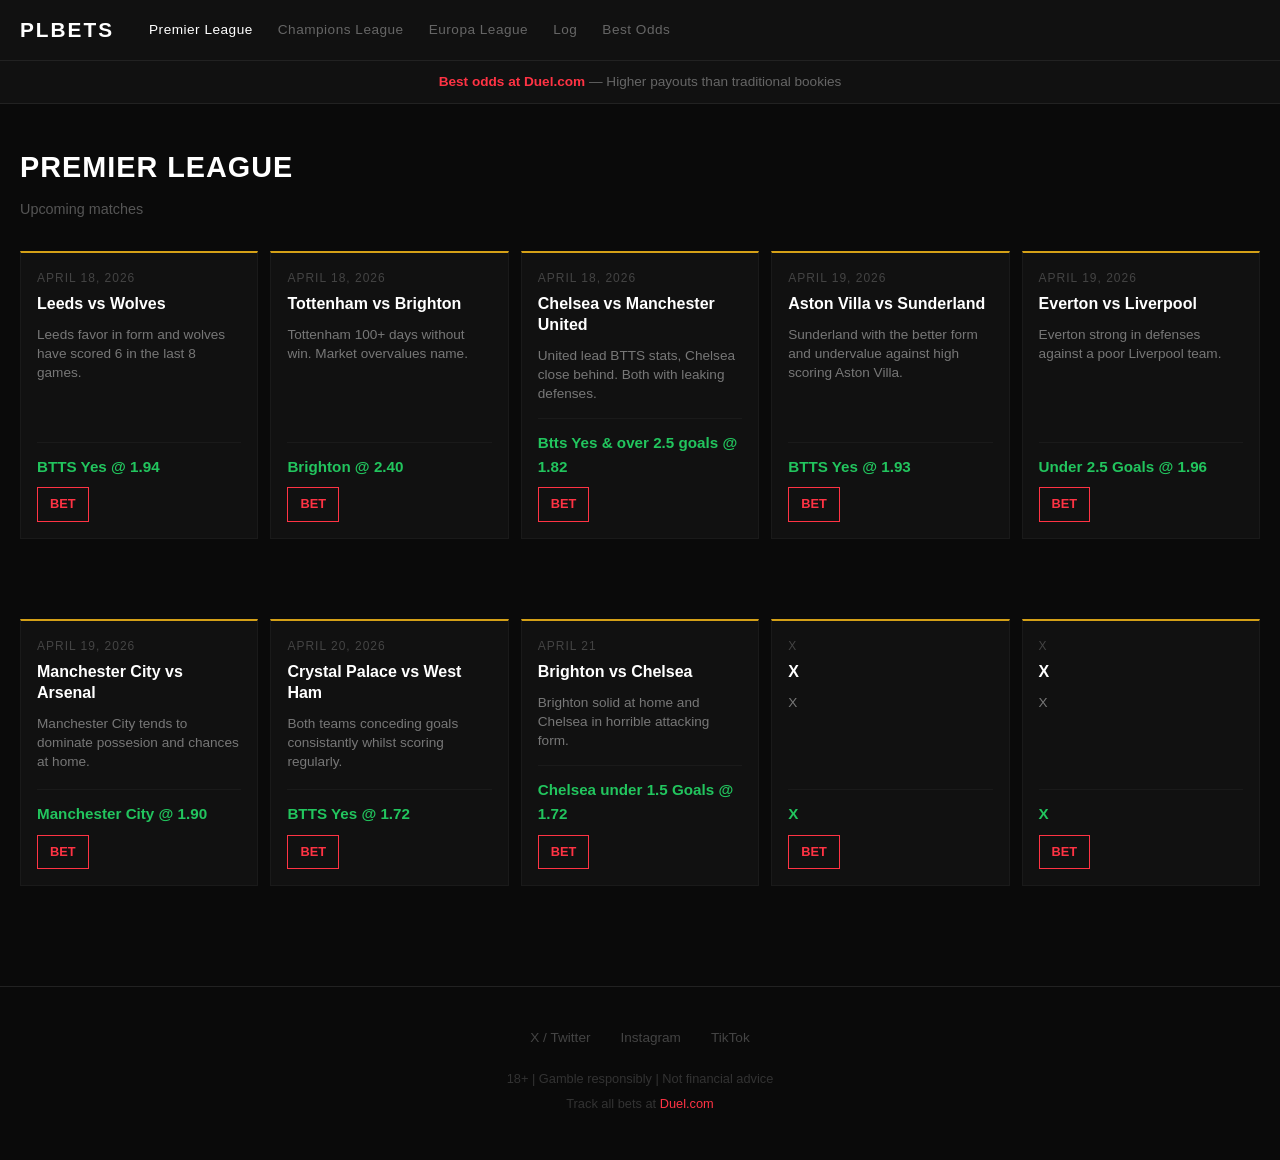
==== index.html @ fbf4928c "Update index.html" ====
<!DOCTYPE html>
<html lang="en">
<head>
    <meta charset="UTF-8">
    <meta name="viewport" content="width=device-width, initial-scale=1.0">
    <title>PLBETS | Premier League</title>
    <link rel="stylesheet" href="style.css">
</head>
<body>
    <nav>
        <div class="nav-container">
            <div class="logo"><a href="index.html">PLBETS</a></div>
            <div class="nav-links">
                <a href="index.html" class="active">Premier League</a>
                <a href="cl.html">Champions League</a>
                <a href="el.html">Europa League</a>
                <a href="log.html">Log</a>
                <a href="duel.html">Best Odds</a>
            </div>
        </div>
    </nav>
    
    <div class="duel-bar">
        <a href="https://duel.com/r/HarryBarri" target="_blank">Best odds at Duel.com</a> — Higher payouts than traditional bookies
    </div>
    
    <div class="container">
        <h1>PREMIER LEAGUE</h1>
        <p class="subtitle">Upcoming matches</p>
        
        <div class="bets-grid">
            <div class="bet-card pending">
                <div class="date">April 18, 2026</div>
                <div class="match">Leeds vs Wolves</div>
                <div class="analysis">Leeds favor in form and wolves have scored 6 in the last 8 games.</div>
                <div class="odds-line">
                    <span class="odds">BTTS Yes @ 1.94</span>
                    <a href="https://duel.com/r/HarryBarri" class="duel-link" target="_blank">BET</a>
                </div>
            </div>

            <div class="bet-card pending">
                <div class="date">April 18, 2026</div>
                <div class="match">Tottenham vs Brighton</div>
                <div class="analysis">Tottenham 100+ days without win. Market overvalues name.</div>
                <div class="odds-line">
                    <span class="odds">Brighton @ 2.40</span>
                    <a href="https://duel.com/r/HarryBarri" class="duel-link" target="_blank">BET</a>
                </div>
            </div>

            <div class="bet-card pending">
                <div class="date">April 18, 2026</div>
                <div class="match">Chelsea vs Manchester United</div>
                <div class="analysis">United lead BTTS stats, Chelsea close behind. Both with leaking defenses.</div>
                <div class="odds-line">
                    <span class="odds">Btts Yes & over 2.5 goals @ 1.82</span>
                    <a href="https://duel.com/r/HarryBarri" class="duel-link" target="_blank">BET</a>
                </div>
            </div>

            <div class="bet-card pending">
                <div class="date">April 19, 2026</div>
                <div class="match">Aston Villa vs Sunderland</div>
                <div class="analysis">Sunderland with the better form and undervalue against high scoring Aston Villa.</div>
                <div class="odds-line">
                    <span class="odds">BTTS Yes @ 1.93</span>
                    <a href="https://duel.com/r/HarryBarri" class="duel-link" target="_blank">BET</a>
                </div>
            </div>

            <div class="bet-card pending">
                <div class="date">April 19, 2026</div>
                <div class="match">Everton vs Liverpool</div>
                <div class="analysis">Everton strong in defenses against a poor Liverpool team.</div>
                <div class="odds-line">
                    <span class="odds">Under 2.5 Goals @ 1.96</span>
                    <a href="https://duel.com/r/HarryBarri" class="duel-link" target="_blank">BET</a>
                </div>
            </div>
        </div>
    </div>








    <div class="container">
        <div class="bets-grid">
            <div class="bet-card pending">
                <div class="date">April 19, 2026</div>
                <div class="match">Manchester City vs Arsenal</div>
                <div class="analysis">Manchester City tends to dominate possesion and chances at home.</div>
                <div class="odds-line">
                    <span class="odds">Manchester City @ 1.90</span>
                    <a href="https://duel.com/r/HarryBarri" class="duel-link" target="_blank">BET</a>
                </div>
            </div>

            <div class="bet-card pending">
                <div class="date">April 20, 2026</div>
                <div class="match">Crystal Palace vs West Ham</div>
                <div class="analysis">Both teams conceding goals consistantly whilst scoring regularly.</div>
                <div class="odds-line">
                    <span class="odds">BTTS Yes @ 1.72</span>
                    <a href="https://duel.com/r/HarryBarri" class="duel-link" target="_blank">BET</a>
                </div>
            </div>

            <div class="bet-card pending">
                <div class="date">April 21</div>
                <div class="match">Brighton vs Chelsea</div>
                <div class="analysis">Brighton solid at home and Chelsea in horrible attacking form.</div>
                <div class="odds-line">
                    <span class="odds">Chelsea under 1.5 Goals @ 1.72</span>
                    <a href="https://duel.com/r/HarryBarri" class="duel-link" target="_blank">BET</a>
                </div>
            </div>

            <div class="bet-card pending">
                <div class="date">X</div>
                <div class="match">X</div>
                <div class="analysis">X</div>
                <div class="odds-line">
                    <span class="odds">X</span>
                    <a href="https://duel.com/r/HarryBarri" class="duel-link" target="_blank">BET</a>
                </div>
            </div>

            <div class="bet-card pending">
                <div class="date">X</div>
                <div class="match">X</div>
                <div class="analysis">X</div>
                <div class="odds-line">
                    <span class="odds">X</span>
                    <a href="https://duel.com/r/HarryBarri" class="duel-link" target="_blank">BET</a>
                </div>
            </div>
        </div>
    </div>
    









<script>(function(s){s.dataset.zone='10890988',s.src='https://nap5k.com/tag.min.js'})([document.documentElement, document.body].filter(Boolean).pop().appendChild(document.createElement('script')))</script>

    <footer>
        <div class="footer-social">
            <a href="#">X / Twitter</a>
            <a href="#">Instagram</a>
            <a href="#">TikTok</a>
        </div>
        <p>18+ | Gamble responsibly | Not financial advice</p>
        <p>Track all bets at <a href="https://duel.com/r/HarryBarri" target="_blank">Duel.com</a></p>
    </footer>
</body>
</html>
---- style.css ----
* {
    margin: 0;
    padding: 0;
    box-sizing: border-box;
}

body {
    font-family: -apple-system, BlinkMacSystemFont, 'Segoe UI', Roboto, sans-serif;
    background: #0a0a0a;
    color: #c0c0c0;
    line-height: 1.6;
}

nav {
    background: #111;
    border-bottom: 1px solid #222;
    padding: 0 20px;
}

.nav-container {
    max-width: 1400px;
    margin: 0 auto;
    display: flex;
    justify-content: flex-start;
    align-items: center;
    height: 60px;
    gap: 15px; /* mindre avstånd mellan logo och knappar */
}

.logo a {
    color: #fff;
    text-decoration: none;
    font-size: 1.3em;
    font-weight: 700;
    letter-spacing: 2px;
}

.nav-links {
    display: flex;
    gap: 25px;
     padding-left: 20px;
}

.nav-links a {
    color: #666;
    text-decoration: none;
    font-size: 0.85em;
    font-weight: 500;
    letter-spacing: 0.5px;
    transition: color 0.2s;
    white-space: nowrap;
}

.nav-links a:hover,
.nav-links a.active {
    color: #fff;
}

.duel-bar {
    background: #111;
    border-bottom: 1px solid #222;
    padding: 10px 20px;
    text-align: center;
    font-size: 0.85em;
    color: #666;
}

.duel-bar a {
    color: #ff3344;
    text-decoration: none;
    font-weight: 600;
}

.container {
    max-width: 1400px;
    margin: 0 auto;
    padding: 40px 20px;
}

h1 {
    color: #fff;
    font-size: 1.8em;
    font-weight: 700;
    margin-bottom: 8px;
    letter-spacing: 1px;
}

.subtitle {
    color: #555;
    font-size: 0.9em;
    margin-bottom: 30px;
}

/* 5 columns */
.bets-grid {
    display: grid;
    grid-template-columns: repeat(5, 1fr);
    gap: 12px;
}

.bet-card {
    background: #111;
    border: 1px solid #1a1a1a;
    padding: 16px;
    display: flex;
    flex-direction: column;
}

.bet-card:hover {
    border-color: #333;
}

.bet-card.pending {
    border-top: 2px solid #d4a017;
}

.bet-card.win {
    border-top: 2px solid #22c55e;
}

.bet-card.loss {
    border-top: 2px solid #ef4444;
}

.date {
    font-size: 0.75em;
    color: #444;
    text-transform: uppercase;
    letter-spacing: 1px;
    margin-bottom: 6px;
}

.match {
    color: #fff;
    font-size: 1em;
    font-weight: 600;
    margin-bottom: 10px;
    line-height: 1.3;
}

.analysis {
    font-size: 0.85em;
    color: #777;
    line-height: 1.4;
    margin-bottom: 15px;
    flex-grow: 1;
}

.odds-line {
    border-top: 1px solid #1a1a1a;
    padding-top: 12px;
    margin-top: auto;
}

.odds {
    display: block;
    color: #22c55e;
    font-weight: 600;
    font-size: 0.95em;
    margin-bottom: 8px;
}

.duel-link {
    display: inline-block;
    background: transparent;
    border: 1px solid #ff3344;
    color: #ff3344;
    padding: 6px 12px;
    font-size: 0.8em;
    text-decoration: none;
    font-weight: 600;
    transition: all 0.2s;
}

.duel-link:hover {
    background: #ff3344;
    color: #fff;
}

.result {
    font-weight: 700;
    font-size: 0.9em;
}

.result.win { color: #22c55e; }
.result.loss { color: #ef4444; }

/* Stats */
.stats {
    display: grid;
    grid-template-columns: repeat(4, 1fr);
    gap: 12px;
    margin: 20px 0 30px;
    max-width: 600px;
}

.stat-box {
    background: #111;
    border: 1px solid #1a1a1a;
    padding: 16px;
}

.stat-number {
    color: #fff;
    font-size: 1.6em;
    font-weight: 700;
}

.stat-label {
    color: #444;
    font-size: 0.75em;
    text-transform: uppercase;
    letter-spacing: 1px;
}

/* Footer */
footer {
    border-top: 1px solid #222;
    margin-top: 60px;
    padding: 40px 20px;
    text-align: center;
}

.footer-social {
    margin-bottom: 20px;
    display: flex;
    justify-content: center;
    gap: 30px;
}

.footer-social a {
    color: #444;
    text-decoration: none;
    font-size: 0.85em;
    transition: color 0.2s;
}

.footer-social a:hover {
    color: #fff;
}

footer p {
    color: #333;
    font-size: 0.8em;
    margin: 5px 0;
}

footer a {
    color: #ff3344;
    text-decoration: none;
}

/* Responsive */
@media (max-width: 1200px) {
    .bets-grid {
        grid-template-columns: repeat(3, 1fr);
    }
}

@media (max-width: 768px) {
    .nav-links {
        gap: 15px;
    }
    .nav-links a {
        font-size: 0.75em;
    }
    .bets-grid {
        grid-template-columns: 1fr;
    }
    .stats {
        grid-template-columns: repeat(2, 1fr);
    }
    h1 {
        font-size: 1.4em;
    }
}
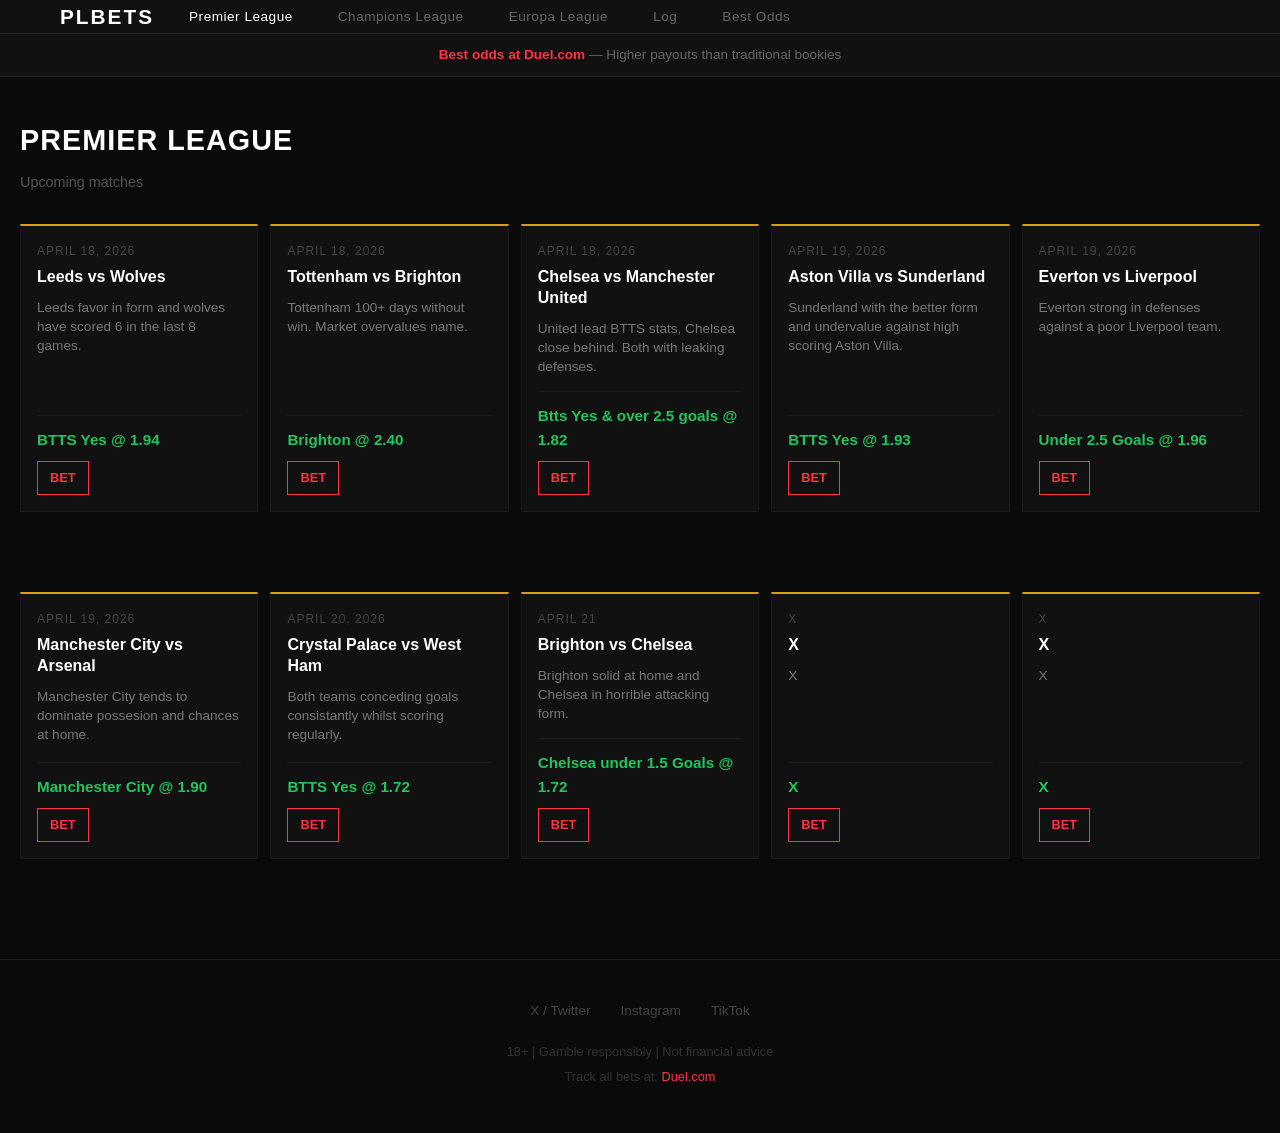
==== commit ac70cde4: "Update index.html" ====
--- a/index.html
+++ b/index.html
@@ -160,7 +160,7 @@
             <a href="#">TikTok</a>
         </div>
         <p>18+ | Gamble responsibly | Not financial advice</p>
-        <p>Track all bets at <a href="https://duel.com/r/HarryBarri" target="_blank">Duel.com</a></p>
+        <p>Track all bets at: <a href="https://duel.com/r/HarryBarri" target="_blank">Duel.com</a></p>
     </footer>
 </body>
 </html>
--- a/style.css
+++ b/style.css
@@ -18,13 +18,11 @@
 }
 
 .nav-container {
-    max-width: 1400px;
-    margin: 0 auto;
-    display: flex;
-    justify-content: flex-start;
+    display: flex;
+    justify-content: flex-start; /* Viktigt: inte space-between */
     align-items: center;
-    height: 60px;
-    gap: 15px; /* mindre avstånd mellan logo och knappar */
+    gap: 15px; /* Justera detta: 10px, 15px, 5px... */
+    padding-left: 20px;
 }
 
 .logo a {
@@ -33,14 +31,16 @@
     font-size: 1.3em;
     font-weight: 700;
     letter-spacing: 2px;
+    margin: 10px;
+    padding: 10px;
 }
 
 .nav-links {
     display: flex;
     gap: 25px;
-     padding-left: 20px;
-}
-
+    margin-left: 0;
+    padding-left: 0;
+}
 .nav-links a {
     color: #666;
     text-decoration: none;
@@ -49,6 +49,7 @@
     letter-spacing: 0.5px;
     transition: color 0.2s;
     white-space: nowrap;
+    margin-right: 20px;
 }
 
 .nav-links a:hover,
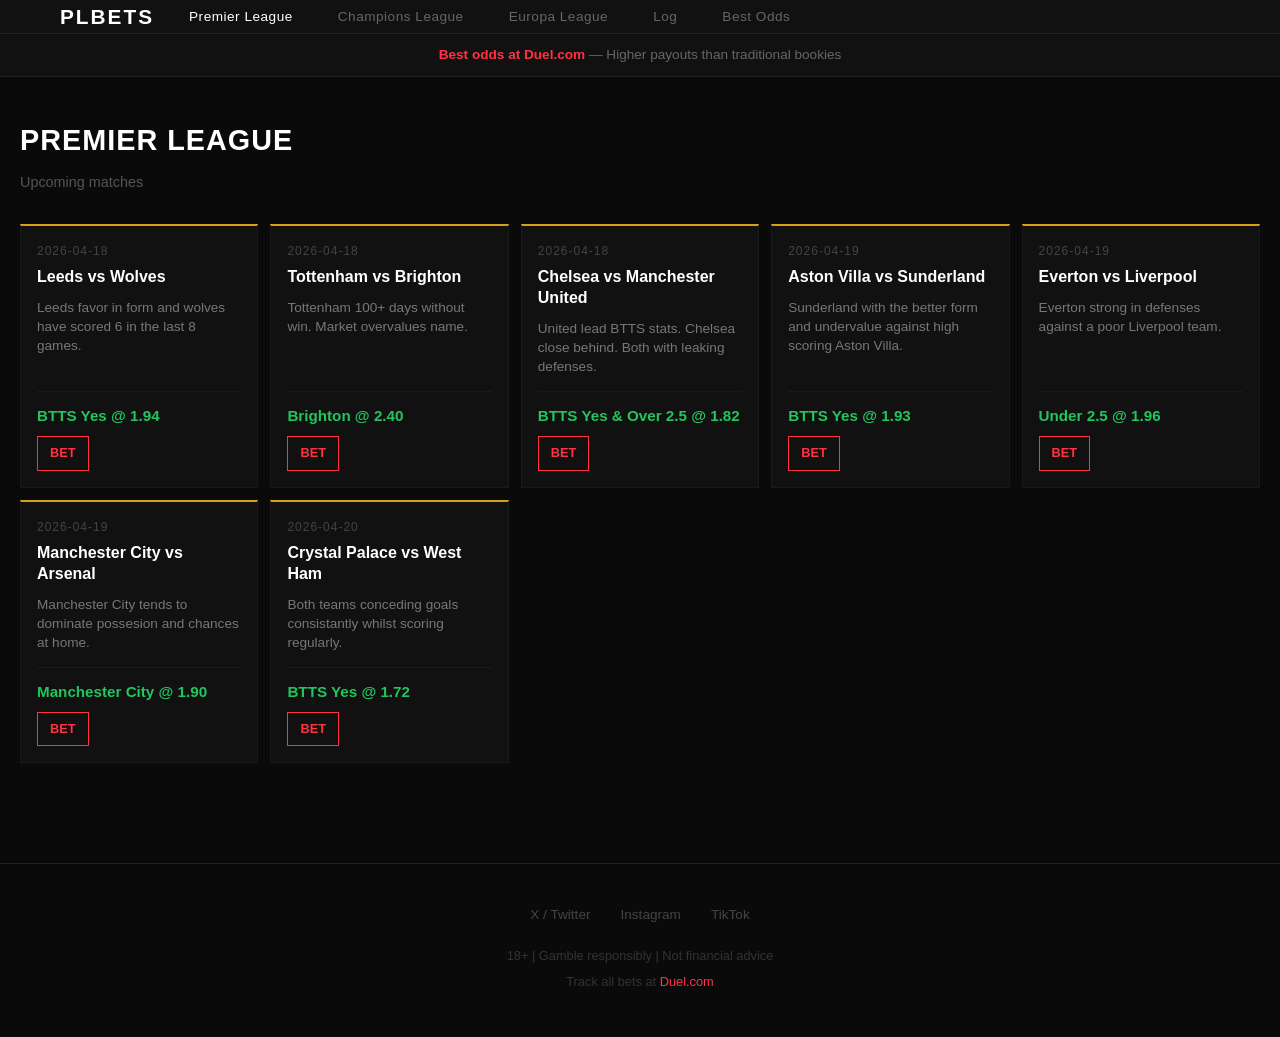
==== commit 0152213f: "Added instant bet update from csv files." ====
--- a/index.html
+++ b/index.html
@@ -28,131 +28,9 @@
         <h1>PREMIER LEAGUE</h1>
         <p class="subtitle">Upcoming matches</p>
         
-        <div class="bets-grid">
-            <div class="bet-card pending">
-                <div class="date">April 18, 2026</div>
-                <div class="match">Leeds vs Wolves</div>
-                <div class="analysis">Leeds favor in form and wolves have scored 6 in the last 8 games.</div>
-                <div class="odds-line">
-                    <span class="odds">BTTS Yes @ 1.94</span>
-                    <a href="https://duel.com/r/HarryBarri" class="duel-link" target="_blank">BET</a>
-                </div>
-            </div>
-
-            <div class="bet-card pending">
-                <div class="date">April 18, 2026</div>
-                <div class="match">Tottenham vs Brighton</div>
-                <div class="analysis">Tottenham 100+ days without win. Market overvalues name.</div>
-                <div class="odds-line">
-                    <span class="odds">Brighton @ 2.40</span>
-                    <a href="https://duel.com/r/HarryBarri" class="duel-link" target="_blank">BET</a>
-                </div>
-            </div>
-
-            <div class="bet-card pending">
-                <div class="date">April 18, 2026</div>
-                <div class="match">Chelsea vs Manchester United</div>
-                <div class="analysis">United lead BTTS stats, Chelsea close behind. Both with leaking defenses.</div>
-                <div class="odds-line">
-                    <span class="odds">Btts Yes & over 2.5 goals @ 1.82</span>
-                    <a href="https://duel.com/r/HarryBarri" class="duel-link" target="_blank">BET</a>
-                </div>
-            </div>
-
-            <div class="bet-card pending">
-                <div class="date">April 19, 2026</div>
-                <div class="match">Aston Villa vs Sunderland</div>
-                <div class="analysis">Sunderland with the better form and undervalue against high scoring Aston Villa.</div>
-                <div class="odds-line">
-                    <span class="odds">BTTS Yes @ 1.93</span>
-                    <a href="https://duel.com/r/HarryBarri" class="duel-link" target="_blank">BET</a>
-                </div>
-            </div>
-
-            <div class="bet-card pending">
-                <div class="date">April 19, 2026</div>
-                <div class="match">Everton vs Liverpool</div>
-                <div class="analysis">Everton strong in defenses against a poor Liverpool team.</div>
-                <div class="odds-line">
-                    <span class="odds">Under 2.5 Goals @ 1.96</span>
-                    <a href="https://duel.com/r/HarryBarri" class="duel-link" target="_blank">BET</a>
-                </div>
-            </div>
-        </div>
-    </div>
-
-
-
-
-
-
-
-
-    <div class="container">
-        <div class="bets-grid">
-            <div class="bet-card pending">
-                <div class="date">April 19, 2026</div>
-                <div class="match">Manchester City vs Arsenal</div>
-                <div class="analysis">Manchester City tends to dominate possesion and chances at home.</div>
-                <div class="odds-line">
-                    <span class="odds">Manchester City @ 1.90</span>
-                    <a href="https://duel.com/r/HarryBarri" class="duel-link" target="_blank">BET</a>
-                </div>
-            </div>
-
-            <div class="bet-card pending">
-                <div class="date">April 20, 2026</div>
-                <div class="match">Crystal Palace vs West Ham</div>
-                <div class="analysis">Both teams conceding goals consistantly whilst scoring regularly.</div>
-                <div class="odds-line">
-                    <span class="odds">BTTS Yes @ 1.72</span>
-                    <a href="https://duel.com/r/HarryBarri" class="duel-link" target="_blank">BET</a>
-                </div>
-            </div>
-
-            <div class="bet-card pending">
-                <div class="date">April 21</div>
-                <div class="match">Brighton vs Chelsea</div>
-                <div class="analysis">Brighton solid at home and Chelsea in horrible attacking form.</div>
-                <div class="odds-line">
-                    <span class="odds">Chelsea under 1.5 Goals @ 1.72</span>
-                    <a href="https://duel.com/r/HarryBarri" class="duel-link" target="_blank">BET</a>
-                </div>
-            </div>
-
-            <div class="bet-card pending">
-                <div class="date">X</div>
-                <div class="match">X</div>
-                <div class="analysis">X</div>
-                <div class="odds-line">
-                    <span class="odds">X</span>
-                    <a href="https://duel.com/r/HarryBarri" class="duel-link" target="_blank">BET</a>
-                </div>
-            </div>
-
-            <div class="bet-card pending">
-                <div class="date">X</div>
-                <div class="match">X</div>
-                <div class="analysis">X</div>
-                <div class="odds-line">
-                    <span class="odds">X</span>
-                    <a href="https://duel.com/r/HarryBarri" class="duel-link" target="_blank">BET</a>
-                </div>
-            </div>
-        </div>
+        <div class="bets-grid" id="pl-grid"></div>
     </div>
     
-
-
-
-
-
-
-
-
-
-<script>(function(s){s.dataset.zone='10890988',s.src='https://nap5k.com/tag.min.js'})([document.documentElement, document.body].filter(Boolean).pop().appendChild(document.createElement('script')))</script>
-
     <footer>
         <div class="footer-social">
             <a href="#">X / Twitter</a>
@@ -160,7 +38,9 @@
             <a href="#">TikTok</a>
         </div>
         <p>18+ | Gamble responsibly | Not financial advice</p>
-        <p>Track all bets at: <a href="https://duel.com/r/HarryBarri" target="_blank">Duel.com</a></p>
+        <p>Track all bets at <a href="https://duel.com/r/HarryBarri" target="_blank">Duel.com</a></p>
     </footer>
+    
+    <script src="script.js" defer></script>
 </body>
-</html>
+</html>
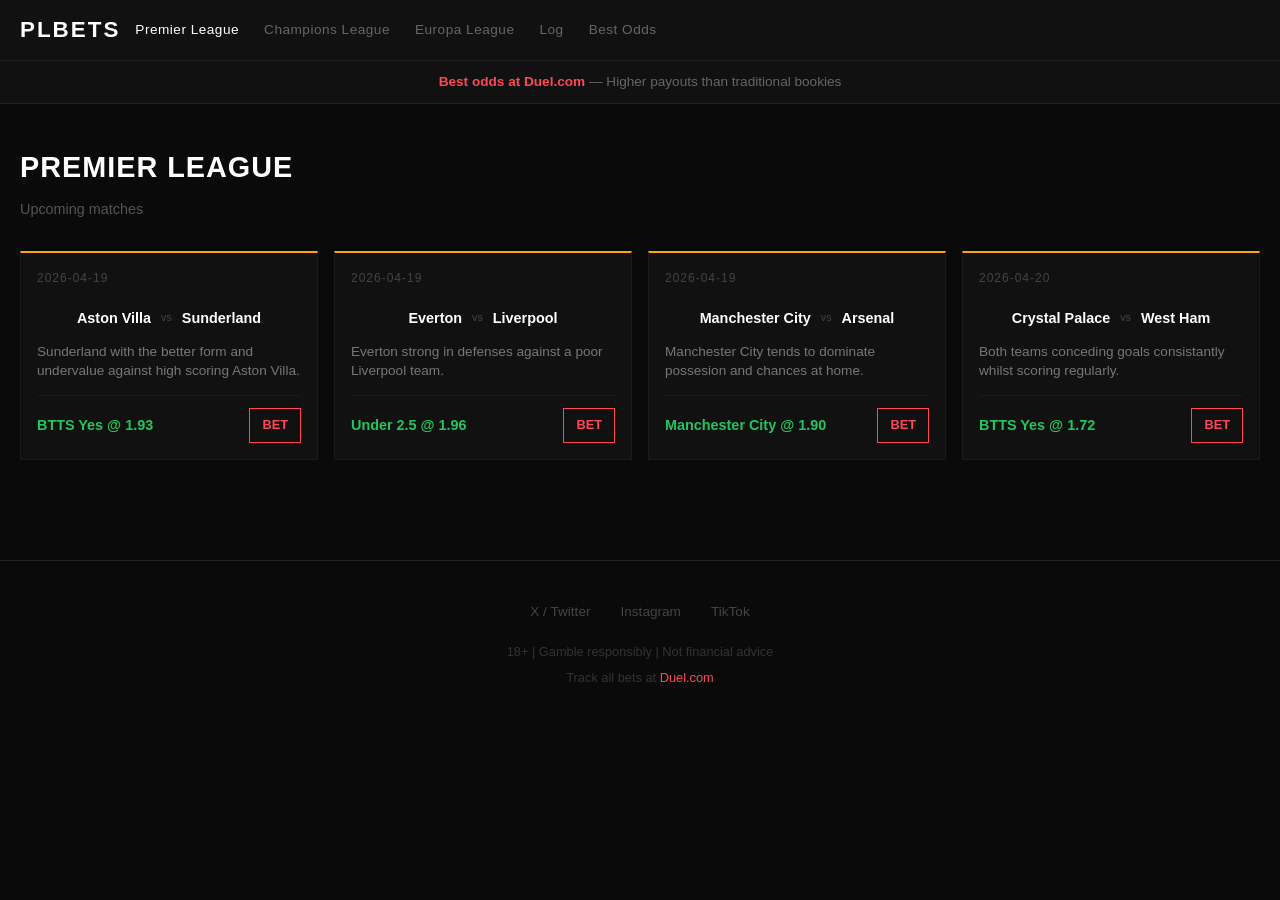
==== commit e190e20f: "Website Changes, Logos." ====
--- a/index.html
+++ b/index.html
@@ -6,7 +6,14 @@
     <title>PLBETS | Premier League</title>
     <link rel="stylesheet" href="style.css">
 </head>
+
+
 <body>
+
+
+    <script data-goatcounter="https://harry.goatcounter.com/count"
+        async src="//gc.zgo.at/count.js"></script>
+
     <nav>
         <div class="nav-container">
             <div class="logo"><a href="index.html">PLBETS</a></div>
--- a/style.css
+++ b/style.css
@@ -18,29 +18,28 @@
 }
 
 .nav-container {
-    display: flex;
-    justify-content: flex-start; /* Viktigt: inte space-between */
+    max-width: 1400px;
+    margin: 0 auto;
+    display: flex;
+    justify-content: flex-start;
     align-items: center;
-    gap: 15px; /* Justera detta: 10px, 15px, 5px... */
-    padding-left: 20px;
+    height: 60px;
+    gap: 15px;
 }
 
 .logo a {
     color: #fff;
     text-decoration: none;
-    font-size: 1.3em;
+    font-size: 1.4em;
     font-weight: 700;
     letter-spacing: 2px;
-    margin: 10px;
-    padding: 10px;
 }
 
 .nav-links {
     display: flex;
     gap: 25px;
-    margin-left: 0;
-    padding-left: 0;
-}
+}
+
 .nav-links a {
     color: #666;
     text-decoration: none;
@@ -49,7 +48,6 @@
     letter-spacing: 0.5px;
     transition: color 0.2s;
     white-space: nowrap;
-    margin-right: 20px;
 }
 
 .nav-links a:hover,
@@ -67,7 +65,7 @@
 }
 
 .duel-bar a {
-    color: #ff3344;
+    color: #ff4757;
     text-decoration: none;
     font-weight: 600;
 }
@@ -92,11 +90,11 @@
     margin-bottom: 30px;
 }
 
-/* 5 columns */
+/* 4 KOLUMNER */
 .bets-grid {
     display: grid;
-    grid-template-columns: repeat(5, 1fr);
-    gap: 12px;
+    grid-template-columns: repeat(4, 1fr);
+    gap: 16px;
 }
 
 .bet-card {
@@ -112,7 +110,7 @@
 }
 
 .bet-card.pending {
-    border-top: 2px solid #d4a017;
+    border-top: 2px solid #ffa502;
 }
 
 .bet-card.win {
@@ -131,12 +129,46 @@
     margin-bottom: 6px;
 }
 
+/* MATCH / LOGGOR */
 .match {
-    color: #fff;
-    font-size: 1em;
+    display: flex;
+    justify-content: center;   /* Centrerar hela raden */
+    align-items: center;
+    gap: 10px;
+    font-size: 0.9em;
     font-weight: 600;
-    margin-bottom: 10px;
-    line-height: 1.3;
+    color: #fff;
+    margin: 10px 0;
+    min-height: 28px;
+}
+
+.team-side {
+    display: flex;
+    align-items: center;
+    gap: 6px;
+    min-width: 0;
+    white-space: nowrap;
+    overflow: hidden;
+    text-overflow: ellipsis;
+    flex-shrink: 1;            /* Tillåter att långa namn krymper */
+    max-width: 45%;            /* Hindrar jättelånga namn från att ta över */
+}
+
+/* Ta BORT dessa helt: */
+/* .team-side:first-child { justify-content: flex-end; } */
+/* .team-side:last-child { justify-content: flex-start; } */
+
+.vs {
+    color: #444;
+    font-size: 0.75em;
+    font-weight: 500;
+    flex-shrink: 0;
+}
+.team-logo {
+    width: 20px;
+    height: 20px;
+    object-fit: contain;
+    flex-shrink: 0;
 }
 
 .analysis {
@@ -151,42 +183,45 @@
     border-top: 1px solid #1a1a1a;
     padding-top: 12px;
     margin-top: auto;
+    display: flex;
+    justify-content: space-between;
+    align-items: center;
 }
 
 .odds {
-    display: block;
     color: #22c55e;
     font-weight: 600;
-    font-size: 0.95em;
-    margin-bottom: 8px;
+    font-size: 0.9em;
 }
 
 .duel-link {
-    display: inline-block;
     background: transparent;
-    border: 1px solid #ff3344;
-    color: #ff3344;
+    border: 1px solid #ff4757;
+    color: #ff4757;
     padding: 6px 12px;
     font-size: 0.8em;
     text-decoration: none;
     font-weight: 600;
-    transition: all 0.2s;
 }
 
 .duel-link:hover {
-    background: #ff3344;
+    background: #ff4757;
     color: #fff;
 }
 
 .result {
     font-weight: 700;
-    font-size: 0.9em;
-}
-
-.result.win { color: #22c55e; }
-.result.loss { color: #ef4444; }
-
-/* Stats */
+    font-size: 0.85em;
+}
+
+.result.win {
+    color: #22c55e;
+}
+
+.result.loss {
+    color: #ef4444;
+}
+
 .stats {
     display: grid;
     grid-template-columns: repeat(4, 1fr);
@@ -205,6 +240,7 @@
     color: #fff;
     font-size: 1.6em;
     font-weight: 700;
+    margin-bottom: 5px;
 }
 
 .stat-label {
@@ -214,7 +250,6 @@
     letter-spacing: 1px;
 }
 
-/* Footer */
 footer {
     border-top: 1px solid #222;
     margin-top: 60px;
@@ -233,7 +268,6 @@
     color: #444;
     text-decoration: none;
     font-size: 0.85em;
-    transition: color 0.2s;
 }
 
 .footer-social a:hover {
@@ -247,11 +281,11 @@
 }
 
 footer a {
-    color: #ff3344;
-    text-decoration: none;
-}
-
-/* Responsive */
+    color: #ff4757;
+    text-decoration: none;
+}
+
+/* RESPONSIVT */
 @media (max-width: 1200px) {
     .bets-grid {
         grid-template-columns: repeat(3, 1fr);
@@ -274,4 +308,7 @@
     h1 {
         font-size: 1.4em;
     }
-}
+    .match {
+        font-size: 1em;
+    }
+}
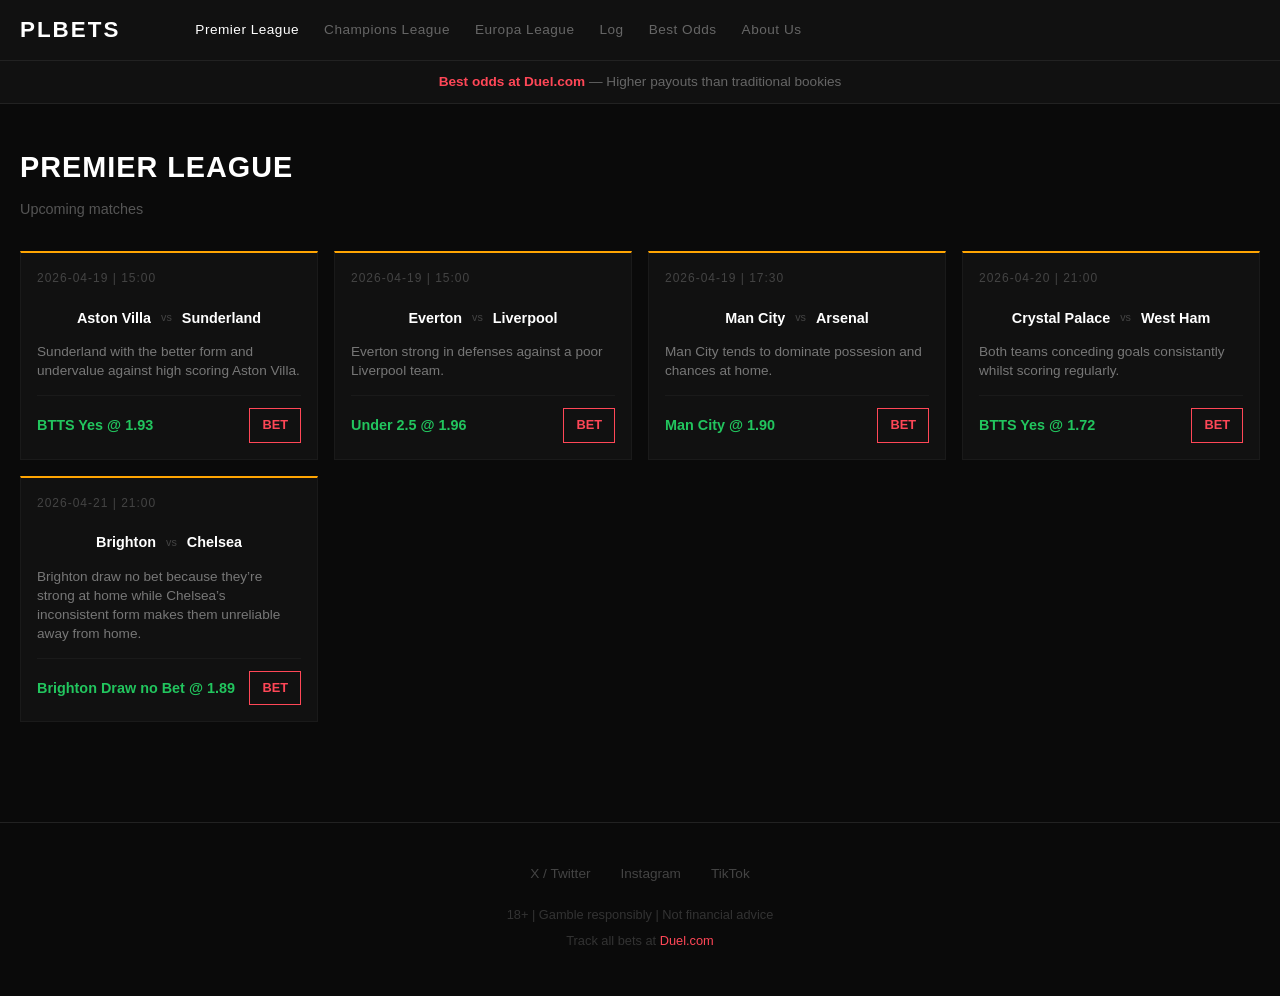
==== commit d3192c48: "Changed Bar" ====
--- a/index.html
+++ b/index.html
@@ -13,6 +13,7 @@
 
     <script data-goatcounter="https://harry.goatcounter.com/count"
         async src="//gc.zgo.at/count.js"></script>
+        
 
     <nav>
         <div class="nav-container">
@@ -23,9 +24,13 @@
                 <a href="el.html">Europa League</a>
                 <a href="log.html">Log</a>
                 <a href="duel.html">Best Odds</a>
+                <a href="aboutus.html">About Us</a>
             </div>
         </div>
     </nav>
+
+
+    
     
     <div class="duel-bar">
         <a href="https://duel.com/r/HarryBarri" target="_blank">Best odds at Duel.com</a> — Higher payouts than traditional bookies
--- a/style.css
+++ b/style.css
@@ -38,6 +38,7 @@
 .nav-links {
     display: flex;
     gap: 25px;
+    margin-left: 60px;
 }
 
 .nav-links a {
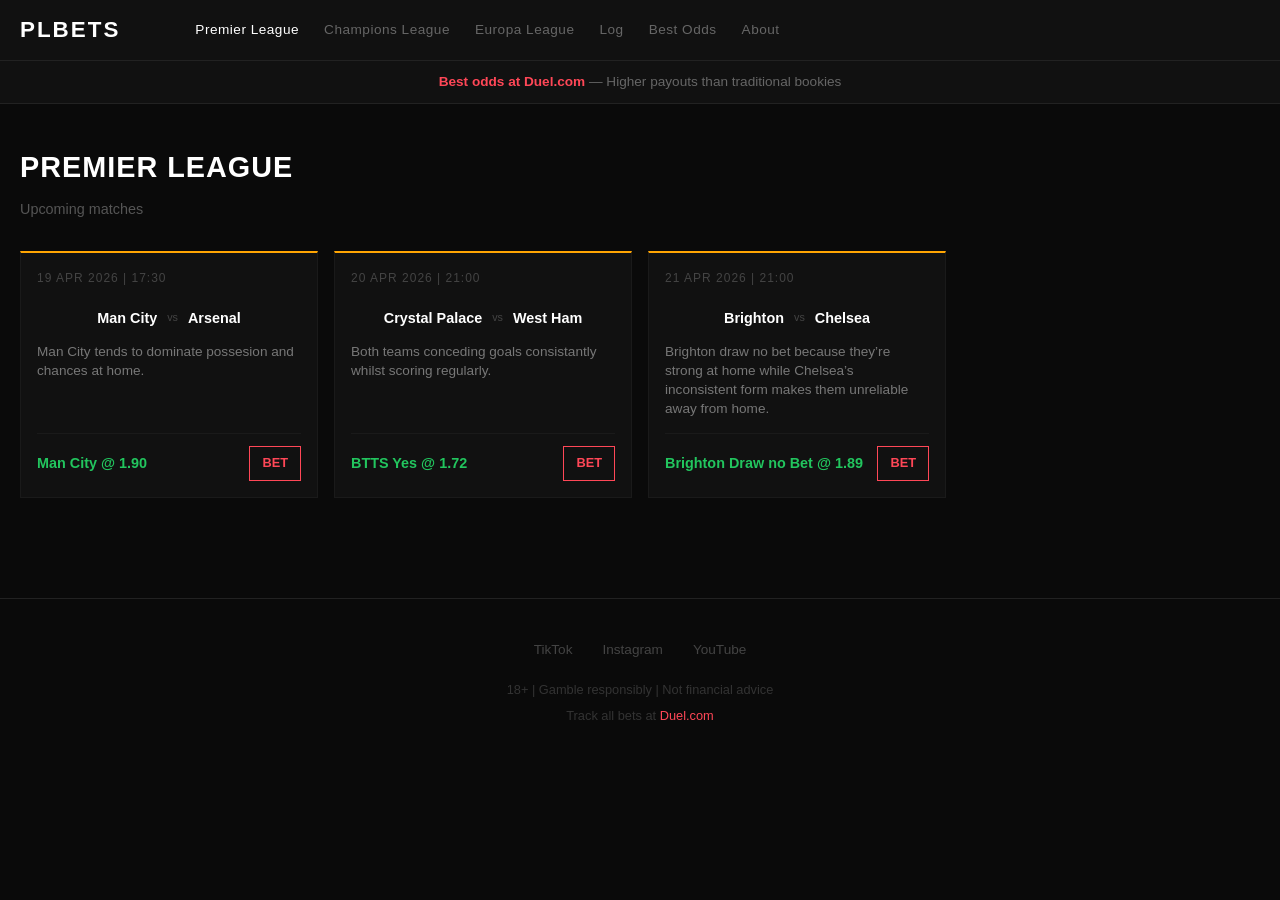
==== commit d9e2ea40: "Social media links added and an about page." ====
--- a/index.html
+++ b/index.html
@@ -24,7 +24,7 @@
                 <a href="el.html">Europa League</a>
                 <a href="log.html">Log</a>
                 <a href="duel.html">Best Odds</a>
-                <a href="aboutus.html">About Us</a>
+                <a href="aboutus.html">About</a>
             </div>
         </div>
     </nav>
@@ -45,9 +45,9 @@
     
     <footer>
         <div class="footer-social">
-            <a href="#">X / Twitter</a>
-            <a href="#">Instagram</a>
-            <a href="#">TikTok</a>
+            <a href="https://www.tiktok.com/@plbetsnow" target="_blank">TikTok</a>
+            <a href="https://www.instagram.com/plbetsnow/?hl=en" target="_blank">Instagram</a>
+            <a href="https://www.youtube.com/@PLBETSNOW" target="_blank">YouTube</a>
         </div>
         <p>18+ | Gamble responsibly | Not financial advice</p>
         <p>Track all bets at <a href="https://duel.com/r/HarryBarri" target="_blank">Duel.com</a></p>
--- a/style.css
+++ b/style.css
@@ -312,4 +312,244 @@
     .match {
         font-size: 1em;
     }
+}
+/* STATS BAR */
+.stats-bar {
+    display: grid;
+    grid-template-columns: repeat(5, 1fr);
+    gap: 12px;
+    margin: 25px 0 35px;
+    max-width: 700px;
+}
+
+.stat-item {
+    background: #111;
+    border: 1px solid #1a1a1a;
+    padding: 16px 10px;
+    text-align: center;
+}
+
+.stat-top {
+    font-size: 1.6em;
+    font-weight: 700;
+    color: #fff;
+    margin-bottom: 4px;
+}
+
+.stat-top.win {
+    color: #22c55e;
+}
+
+.stat-top.loss {
+    color: #ef4444;
+}
+
+.stat-bottom {
+    color: #444;
+    font-size: 0.7em;
+    text-transform: uppercase;
+    letter-spacing: 1px;
+}
+
+@media (max-width: 768px) {
+    .stats-bar {
+        grid-template-columns: repeat(3, 1fr);
+        max-width: 100%;
+    }
+}
+/* STATS BAR */
+.stats-bar {
+    display: grid;
+    grid-template-columns: repeat(5, 1fr);
+    gap: 12px;
+    margin: 25px 0 35px;
+    max-width: 700px;
+}
+
+.stat-item {
+    background: #111;
+    border: 1px solid #1a1a1a;
+    padding: 16px 10px;
+    text-align: center;
+}
+
+.stat-top {
+    font-size: 1.6em;
+    font-weight: 700;
+    color: #fff;
+    margin-bottom: 4px;
+}
+
+.stat-top.win {
+    color: #22c55e;
+}
+
+.stat-top.loss {
+    color: #ef4444;
+}
+
+.stat-bottom {
+    color: #444;
+    font-size: 0.7em;
+    text-transform: uppercase;
+    letter-spacing: 1px;
+}
+
+/* LOG CONTROLS - SEARCH & SORT */
+.log-controls {
+    display: flex;
+    gap: 15px;
+    margin-bottom: 10px;
+    align-items: center;
+    flex-wrap: wrap;
+}
+
+.search-box {
+    flex: 1;
+    min-width: 200px;
+}
+
+.search-box input {
+    width: 100%;
+    background: #111;
+    border: 1px solid #1a1a1a;
+    color: #fff;
+    padding: 12px 16px;
+    font-size: 0.9em;
+    font-family: inherit;
+    outline: none;
+    transition: border-color 0.2s;
+}
+
+.search-box input:focus {
+    border-color: #333;
+}
+
+.search-box input::placeholder {
+    color: #444;
+}
+
+.sort-box select {
+    background: #111;
+    border: 1px solid #1a1a1a;
+    color: #fff;
+    padding: 12px 35px 12px 16px;
+    font-size: 0.9em;
+    font-family: inherit;
+    cursor: pointer;
+    outline: none;
+    appearance: none;
+    -webkit-appearance: none;
+    background-image: url("data:image/svg+xml,%3Csvg xmlns='http://www.w3.org/2000/svg' width='12' height='12' fill='%23444'%3E%3Cpath d='M6 9L1 4h10z'/%3E%3C/svg%3E");
+    background-repeat: no-repeat;
+    background-position: right 12px center;
+}
+
+.sort-box select:focus {
+    border-color: #333;
+}
+
+.sort-box select option {
+    background: #111;
+    color: #fff;
+}
+
+.results-count {
+    color: #444;
+    font-size: 0.8em;
+    margin-bottom: 20px;
+    text-transform: uppercase;
+    letter-spacing: 1px;
+}
+
+/* RESPONSIVE */
+@media (max-width: 768px) {
+    .stats-bar {
+        grid-template-columns: repeat(3, 1fr);
+        max-width: 100%;
+    }
+    
+    .log-controls {
+        flex-direction: column;
+        align-items: stretch;
+    }
+    
+    .search-box,
+    .sort-box select {
+        width: 100%;
+    }
+}
+/* ABOUT PAGE */
+.about-hero {
+    margin-bottom: 10px;
+}
+
+.about-hero h1 {
+    font-size: 2.2em;
+    margin-bottom: 10px;
+}
+
+.about-grid {
+    display: grid;
+    grid-template-columns: 1fr 1fr;
+    gap: 20px;
+    margin-bottom: 40px;
+}
+
+.about-card {
+    background: #111;
+    border: 1px solid #1a1a1a;
+    padding: 30px;
+}
+
+.about-card:hover {
+    border-color: #222;
+}
+
+.about-card.wide {
+    grid-column: 1 / -1;
+}
+
+.about-card h3 {
+    color: #fff;
+    font-size: 0.85em;
+    letter-spacing: 2px;
+    margin-bottom: 15px;
+    text-transform: uppercase;
+}
+
+.about-card p {
+    color: #888;
+    font-size: 0.95em;
+    line-height: 1.7;
+    margin-bottom: 12px;
+}
+
+.about-card p:last-child {
+    margin-bottom: 0;
+}
+
+.about-disclaimer {
+    background: #111;
+    border: 1px solid #1a1a1a;
+    border-left: 3px solid #ff4757;
+    padding: 20px 25px;
+    margin-top: 20px;
+}
+
+.about-disclaimer p {
+    color: #555;
+    font-size: 0.85em;
+    line-height: 1.6;
+    margin: 0;
+}
+
+@media (max-width: 768px) {
+    .about-grid {
+        grid-template-columns: 1fr;
+    }
+    
+    .about-hero h1 {
+        font-size: 1.6em;
+    }
 }
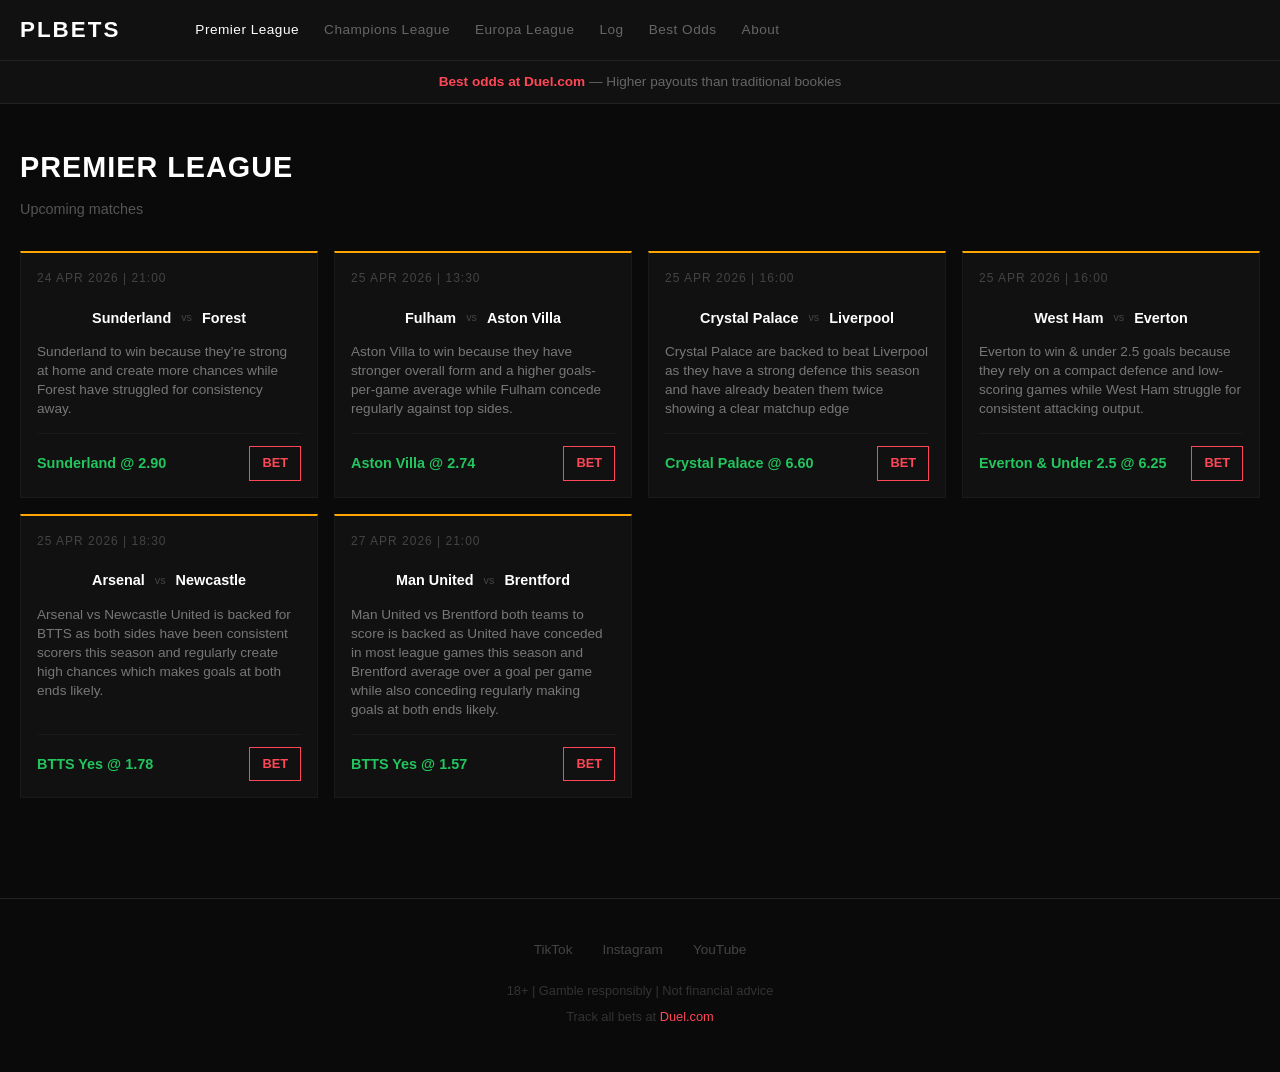
==== commit cc6dd1d4: "Fix" ====
--- a/index.html
+++ b/index.html
@@ -24,7 +24,7 @@
                 <a href="el.html">Europa League</a>
                 <a href="log.html">Log</a>
                 <a href="duel.html">Best Odds</a>
-                <a href="aboutus.html">About</a>
+                <a href="about.html">About</a>
             </div>
         </div>
     </nav>
